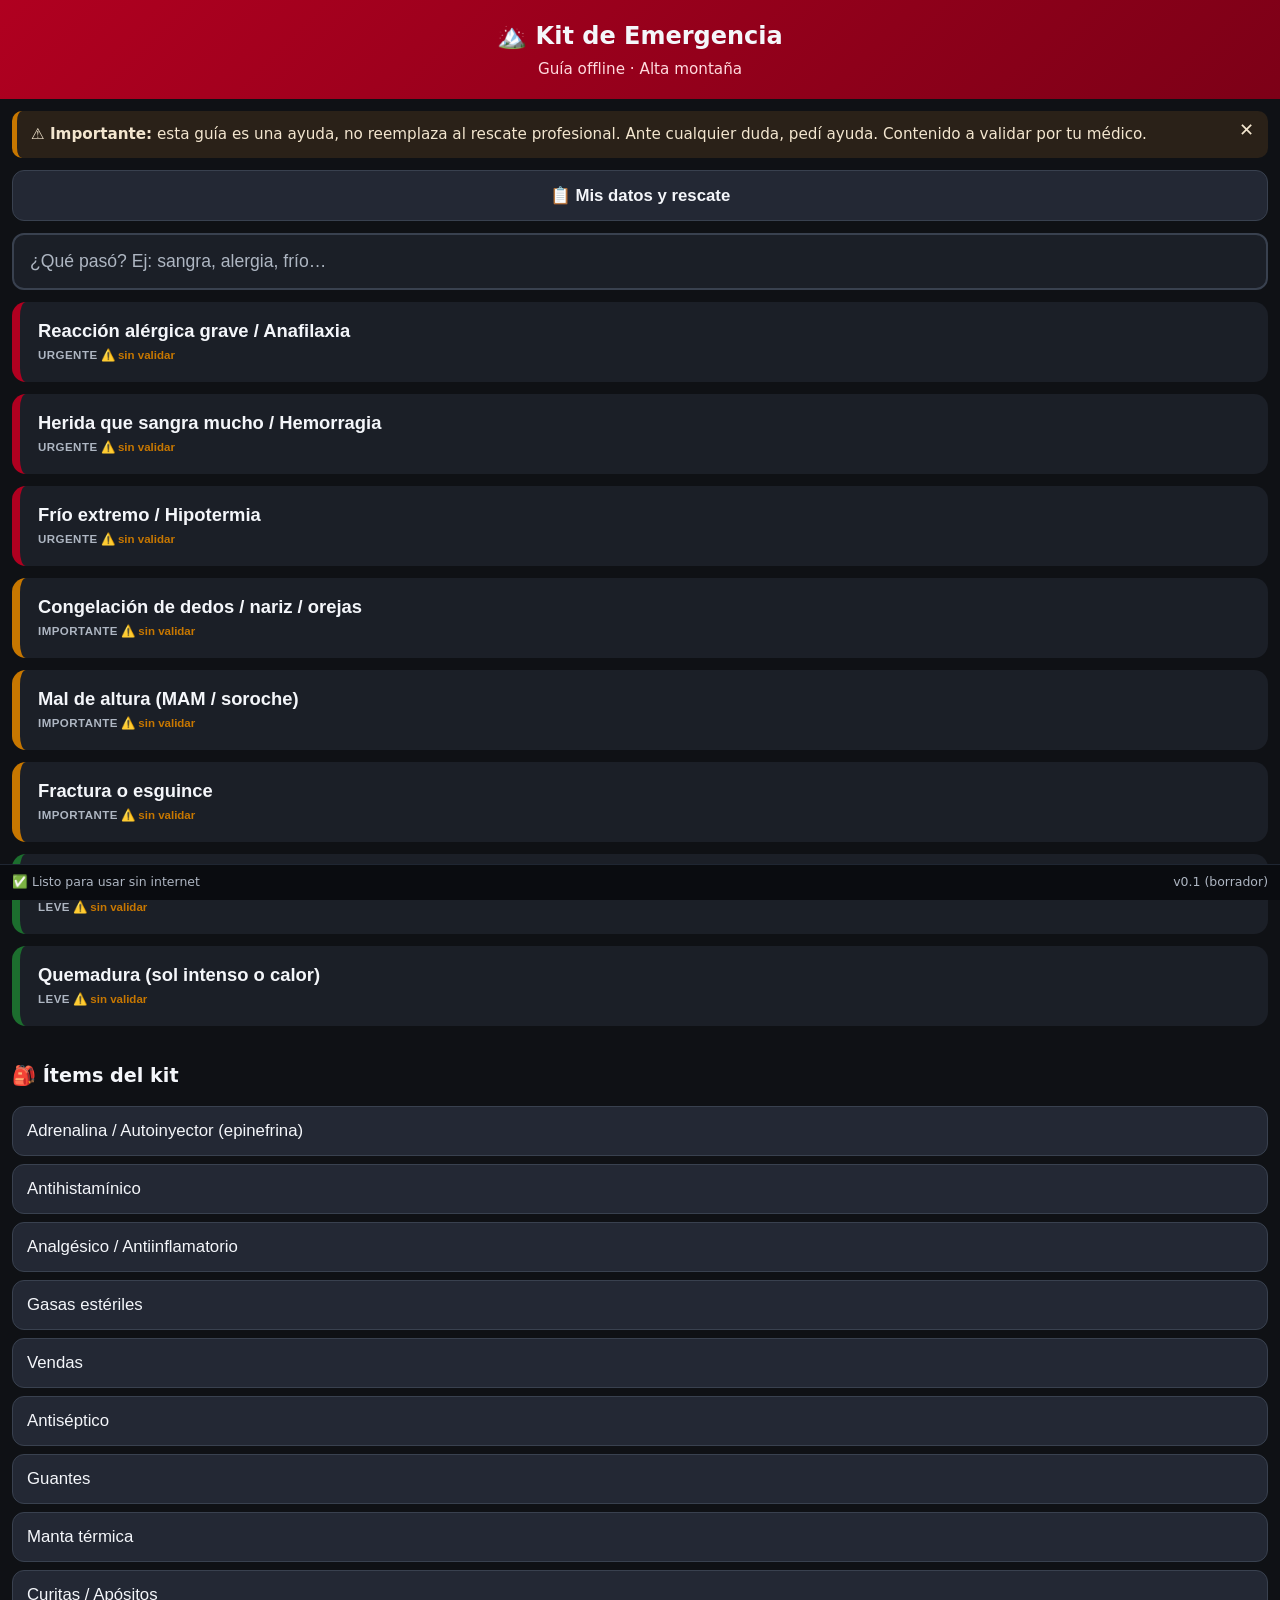
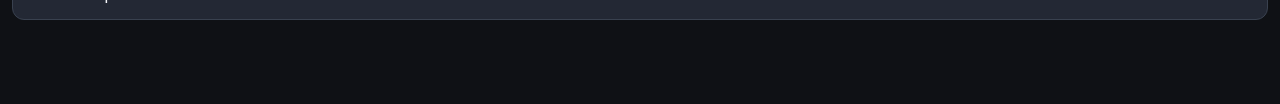
==== kit-emergencia/index.html @ fb070ab2 "Agregar app offline de kit de emergencia para alta montaña Guía offline (PWA) que ayuda a usar un bo" ====
<!DOCTYPE html>
<html lang="es">
<head>
  <meta charset="UTF-8" />
  <meta name="viewport" content="width=device-width, initial-scale=1.0, viewport-fit=cover" />
  <meta name="theme-color" content="#b00020" />
  <title>Kit de Emergencia · Alta Montaña</title>
  <link rel="manifest" href="manifest.json" />
  <link rel="stylesheet" href="styles.css" />
  <link rel="apple-touch-icon" href="icono.png" />
</head>
<body>
  <header>
    <h1>🏔️ Kit de Emergencia</h1>
    <p class="sub">Guía offline · Alta montaña</p>
  </header>

  <!-- Aviso de seguridad -->
  <div id="aviso" class="aviso">
    <strong>⚠️ Importante:</strong> esta guía es una ayuda, no reemplaza al rescate
    profesional. Ante cualquier duda, pedí ayuda. Contenido a validar por tu médico.
    <button id="cerrarAviso" aria-label="Cerrar aviso">✕</button>
  </div>

  <!-- Botón pánico / datos rápidos -->
  <button id="btnDatos" class="datos-rapidos">📋 Mis datos y rescate</button>

  <!-- Buscador -->
  <div class="buscador">
    <input id="busqueda" type="search" inputmode="search"
           placeholder="¿Qué pasó? Ej: sangra, alergia, frío…"
           autocomplete="off" />
  </div>

  <!-- Lista de escenarios (botones grandes) -->
  <main id="lista" class="lista"></main>

  <!-- Glosario de ítems -->
  <section class="seccion-items">
    <h2>🎒 Ítems del kit</h2>
    <div id="listaItems" class="items"></div>
  </section>

  <!-- Detalle (se abre como pantalla completa) -->
  <div id="detalle" class="detalle oculto" role="dialog" aria-modal="true">
    <button id="volver" class="volver">← Volver</button>
    <div id="detalleContenido"></div>
  </div>

  <footer>
    <span id="estadoOffline">Comprobando modo offline…</span>
    <span id="versionApp"></span>
  </footer>

  <script src="datos.js"></script>
  <script src="app.js"></script>
</body>
</html>
---- kit-emergencia/styles.css ----
/* Kit de Emergencia - estilos pensados para usar con frío, guantes y apuro:
   tipografía grande, mucho contraste, botones amplios. */

:root {
  --rojo: #b00020;
  --rojo-osc: #7d0017;
  --alta: #b00020;
  --media: #c77700;
  --baja: #1c6e2e;
  --fondo: #0f1115;
  --tarjeta: #1b1f27;
  --tarjeta2: #232834;
  --texto: #f4f6fa;
  --texto-tenue: #aeb6c2;
}

* { box-sizing: border-box; }

body {
  margin: 0;
  font-family: system-ui, -apple-system, "Segoe UI", Roboto, sans-serif;
  background: var(--fondo);
  color: var(--texto);
  font-size: 18px;
  line-height: 1.5;
  padding-bottom: 60px;
  -webkit-text-size-adjust: 100%;
}

header {
  background: linear-gradient(135deg, var(--rojo), var(--rojo-osc));
  padding: 18px 16px calc(18px + env(safe-area-inset-top, 0px));
  padding-top: calc(18px + env(safe-area-inset-top, 0px));
  text-align: center;
}
header h1 { margin: 0; font-size: 1.5rem; }
header .sub { margin: 4px 0 0; color: #ffd9de; font-size: .95rem; }

.aviso {
  background: #2a2118;
  border-left: 5px solid var(--media);
  margin: 12px;
  padding: 12px 40px 12px 14px;
  border-radius: 10px;
  font-size: .95rem;
  position: relative;
  color: #f3e6cf;
}
.aviso button {
  position: absolute; top: 8px; right: 8px;
  background: none; border: none; color: #f3e6cf;
  font-size: 1.1rem; cursor: pointer;
}

.datos-rapidos {
  display: block;
  width: calc(100% - 24px);
  margin: 12px;
  padding: 14px;
  font-size: 1.05rem;
  font-weight: 700;
  color: var(--texto);
  background: var(--tarjeta2);
  border: 1px solid #39414f;
  border-radius: 12px;
  cursor: pointer;
}

.buscador { padding: 0 12px; }
.buscador input {
  width: 100%;
  padding: 16px;
  font-size: 1.1rem;
  border-radius: 12px;
  border: 2px solid #39414f;
  background: var(--tarjeta);
  color: var(--texto);
}
.buscador input::placeholder { color: var(--texto-tenue); }

.lista { padding: 12px; display: grid; gap: 12px; }

.tarjeta {
  display: block;
  width: 100%;
  text-align: left;
  padding: 18px;
  border: none;
  border-radius: 14px;
  background: var(--tarjeta);
  color: var(--texto);
  font-size: 1.15rem;
  font-weight: 600;
  cursor: pointer;
  border-left: 8px solid var(--baja);
}
.tarjeta.alta { border-left-color: var(--alta); }
.tarjeta.media { border-left-color: var(--media); }
.tarjeta.baja { border-left-color: var(--baja); }
.tarjeta .etiqueta {
  display: inline-block;
  font-size: .72rem;
  font-weight: 700;
  text-transform: uppercase;
  letter-spacing: .04em;
  margin-top: 6px;
  color: var(--texto-tenue);
}
.tarjeta.sinvalidar::after {
  content: " ⚠️ sin validar";
  font-size: .72rem; color: var(--media); font-weight: 700;
}

.seccion-items { padding: 8px 12px 24px; }
.seccion-items h2 { font-size: 1.2rem; }
.items { display: grid; gap: 8px; }
.item-btn {
  text-align: left; width: 100%;
  padding: 14px; border-radius: 12px;
  background: var(--tarjeta2); color: var(--texto);
  border: 1px solid #39414f; font-size: 1.05rem; cursor: pointer;
}

/* Detalle a pantalla completa */
.detalle {
  position: fixed; inset: 0;
  background: var(--fondo);
  overflow-y: auto;
  padding: 16px 16px 40px;
  padding-top: calc(16px + env(safe-area-inset-top, 0px));
  z-index: 50;
}
.detalle.oculto { display: none; }
.volver {
  background: var(--tarjeta2); color: var(--texto);
  border: 1px solid #39414f; border-radius: 10px;
  padding: 12px 16px; font-size: 1rem; cursor: pointer; margin-bottom: 16px;
}
.detalle h2 { font-size: 1.4rem; margin-top: 0; }

.banner-gravedad {
  padding: 10px 14px; border-radius: 10px; font-weight: 700;
  margin: 8px 0 18px;
}
.banner-gravedad.alta { background: var(--alta); }
.banner-gravedad.media { background: var(--media); }
.banner-gravedad.baja { background: var(--baja); }

.pasos { counter-reset: paso; list-style: none; padding: 0; margin: 0; }
.pasos li {
  position: relative;
  background: var(--tarjeta);
  border-radius: 12px;
  padding: 14px 14px 14px 54px;
  margin-bottom: 10px;
}
.pasos li::before {
  counter-increment: paso;
  content: counter(paso);
  position: absolute; left: 12px; top: 12px;
  width: 30px; height: 30px; border-radius: 50%;
  background: var(--rojo); color: #fff;
  display: flex; align-items: center; justify-content: center;
  font-weight: 700;
}

.bloque {
  background: var(--tarjeta2); border-radius: 12px;
  padding: 14px; margin: 16px 0;
}
.bloque h3 { margin: 0 0 6px; font-size: 1rem; color: var(--texto-tenue); text-transform: uppercase; letter-spacing: .04em; }
.bajar { border: 2px solid var(--alta); }
.bajar h3 { color: #ff8a9b; }

.chips { display: flex; flex-wrap: wrap; gap: 8px; margin-top: 6px; }
.chip {
  background: #2e3543; padding: 6px 12px; border-radius: 999px;
  font-size: .9rem; border: 1px solid #39414f; cursor: pointer; color: var(--texto);
}

.alerta-validar {
  background: #2a2118; border-left: 5px solid var(--media);
  padding: 10px 12px; border-radius: 8px; margin: 14px 0;
  font-size: .9rem; color: #f3e6cf;
}

.vacio { text-align: center; color: var(--texto-tenue); padding: 30px 12px; }

footer {
  position: fixed; bottom: 0; left: 0; right: 0;
  background: #0a0c10; color: var(--texto-tenue);
  font-size: .78rem; padding: 8px 12px;
  display: flex; justify-content: space-between;
  border-top: 1px solid #1f2632;
}

dl.datos { margin: 0; }
dl.datos dt { color: var(--texto-tenue); font-size: .8rem; text-transform: uppercase; letter-spacing: .04em; margin-top: 12px; }
dl.datos dd { margin: 2px 0 0; font-size: 1.1rem; font-weight: 600; }
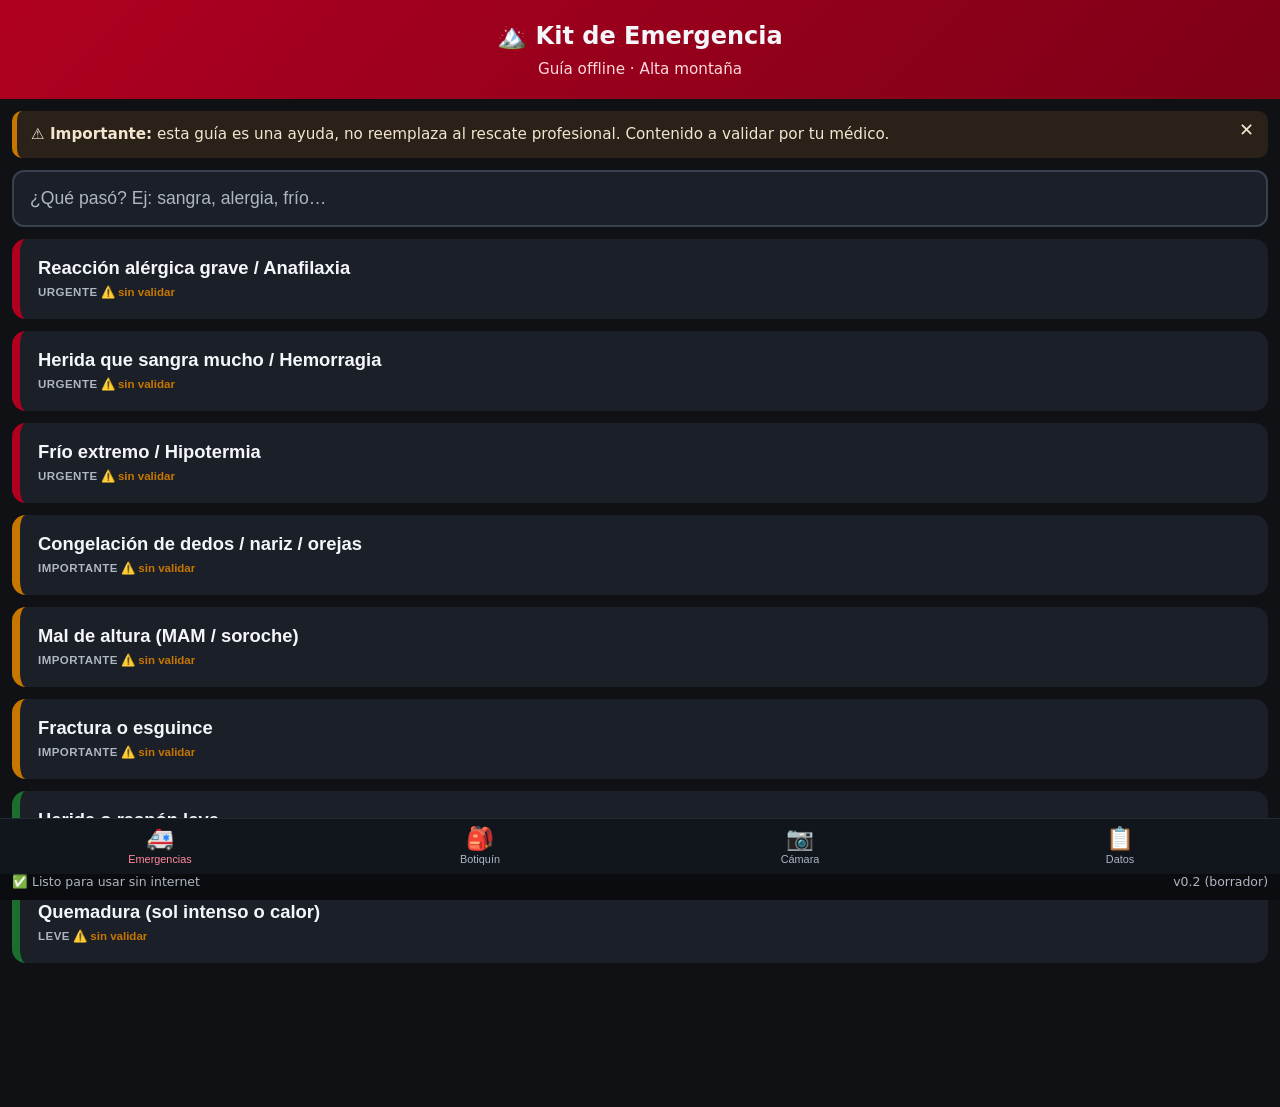
==== commit f528c5c2: "Botiquín como base de datos editable + Excel offline + cámara Convierte el kit en una base de datos " ====
--- a/kit-emergencia/index.html
+++ b/kit-emergencia/index.html
@@ -15,44 +15,90 @@
     <p class="sub">Guía offline · Alta montaña</p>
   </header>
 
-  <!-- Aviso de seguridad -->
   <div id="aviso" class="aviso">
     <strong>⚠️ Importante:</strong> esta guía es una ayuda, no reemplaza al rescate
-    profesional. Ante cualquier duda, pedí ayuda. Contenido a validar por tu médico.
+    profesional. Contenido a validar por tu médico.
     <button id="cerrarAviso" aria-label="Cerrar aviso">✕</button>
   </div>
 
-  <!-- Botón pánico / datos rápidos -->
-  <button id="btnDatos" class="datos-rapidos">📋 Mis datos y rescate</button>
-
-  <!-- Buscador -->
-  <div class="buscador">
-    <input id="busqueda" type="search" inputmode="search"
-           placeholder="¿Qué pasó? Ej: sangra, alergia, frío…"
-           autocomplete="off" />
-  </div>
-
-  <!-- Lista de escenarios (botones grandes) -->
-  <main id="lista" class="lista"></main>
-
-  <!-- Glosario de ítems -->
-  <section class="seccion-items">
-    <h2>🎒 Ítems del kit</h2>
-    <div id="listaItems" class="items"></div>
+  <!-- ===================== SECCIÓN: EMERGENCIAS ===================== -->
+  <section id="sec-emergencias" class="seccion">
+    <div class="buscador">
+      <input id="busqueda" type="search" inputmode="search"
+             placeholder="¿Qué pasó? Ej: sangra, alergia, frío…" autocomplete="off" />
+    </div>
+    <main id="lista" class="lista"></main>
   </section>
 
-  <!-- Detalle (se abre como pantalla completa) -->
-  <div id="detalle" class="detalle oculto" role="dialog" aria-modal="true">
+  <!-- ===================== SECCIÓN: BOTIQUÍN (tabla) ===================== -->
+  <section id="sec-botiquin" class="seccion oculta">
+    <div class="barra-botiquin">
+      <input id="busquedaBot" type="search" placeholder="Buscar objeto/medicamento…" autocomplete="off" />
+      <div class="acciones-bot">
+        <button id="btnAgregar" class="btn">➕ Agregar</button>
+        <button id="btnExportar" class="btn">⬇️ Excel</button>
+        <button id="btnImportar" class="btn">⬆️ Importar</button>
+        <input id="fileImport" type="file" accept=".xlsx,.csv" hidden />
+      </div>
+    </div>
+    <p class="hint-bot">Tocá un ítem para ver el detalle o editarlo. El Excel se guarda en tu teléfono (carpeta de descargas / My Files).</p>
+    <div id="listaBotiquin" class="botiquin-lista"></div>
+  </section>
+
+  <!-- ===================== SECCIÓN: CÁMARA ===================== -->
+  <section id="sec-camara" class="seccion oculta">
+    <h2 class="tit-sec">📷 Identificar por foto</h2>
+    <p class="hint-bot" id="estadoCamara">Sacá una foto del medicamento/objeto y la app te dice qué es y qué hacer.</p>
+    <div class="camara-wrap">
+      <video id="video" playsinline autoplay muted class="oculta"></video>
+      <canvas id="canvas" class="oculta"></canvas>
+      <img id="fotoPrevia" class="oculta" alt="foto" />
+    </div>
+    <div class="acciones-bot acciones-camara">
+      <button id="btnAbrirCam" class="btn btn-grande">📷 Abrir cámara</button>
+      <button id="btnCapturar" class="btn btn-grande oculta">📸 Capturar</button>
+      <input id="fileFoto" type="file" accept="image/*" capture="environment" hidden />
+      <button id="btnGaleria" class="btn">🖼️ Elegir foto</button>
+    </div>
+    <div id="resultadoFoto" class="resultado-foto"></div>
+    <details class="config-nube">
+      <summary>⚙️ Configurar análisis con IA en la nube (cuando hay señal)</summary>
+      <p class="hint-bot">La cámara funciona offline leyendo la etiqueta cuando es posible. Si tenés señal y pegás aquí una clave de API de Claude, además puede analizar la foto con IA. La clave se guarda solo en tu teléfono.</p>
+      <input id="apiKey" type="password" placeholder="Clave de API (opcional)" autocomplete="off" />
+      <button id="btnGuardarKey" class="btn">Guardar clave</button>
+      <span id="estadoKey" class="estado-key"></span>
+    </details>
+  </section>
+
+  <!-- ===================== SECCIÓN: DATOS ===================== -->
+  <section id="sec-datos" class="seccion oculta">
+    <h2 class="tit-sec">📋 Mis datos y rescate</h2>
+    <div id="datosContenido"></div>
+  </section>
+
+  <!-- ===================== DETALLE (modal) ===================== -->
+  <div id="detalle" class="detalle oculta" role="dialog" aria-modal="true">
     <button id="volver" class="volver">← Volver</button>
     <div id="detalleContenido"></div>
   </div>
+
+  <!-- ===================== NAV INFERIOR ===================== -->
+  <nav class="navbar">
+    <button class="nav-btn activo" data-sec="emergencias">🚑<span>Emergencias</span></button>
+    <button class="nav-btn" data-sec="botiquin">🎒<span>Botiquín</span></button>
+    <button class="nav-btn" data-sec="camara">📷<span>Cámara</span></button>
+    <button class="nav-btn" data-sec="datos">📋<span>Datos</span></button>
+  </nav>
 
   <footer>
     <span id="estadoOffline">Comprobando modo offline…</span>
     <span id="versionApp"></span>
   </footer>
 
+  <script src="xlsx-mini.js"></script>
   <script src="datos.js"></script>
+  <script src="botiquin.js"></script>
+  <script src="camara.js"></script>
   <script src="app.js"></script>
 </body>
 </html>
--- a/kit-emergencia/styles.css
+++ b/kit-emergencia/styles.css
@@ -194,6 +194,82 @@
   border-top: 1px solid #1f2632;
 }
 
-dl.datos { margin: 0; }
+dl.datos { margin: 0; padding: 0 12px; }
 dl.datos dt { color: var(--texto-tenue); font-size: .8rem; text-transform: uppercase; letter-spacing: .04em; margin-top: 12px; }
 dl.datos dd { margin: 2px 0 0; font-size: 1.1rem; font-weight: 600; }
+
+/* ===== Secciones y nav inferior ===== */
+.oculta { display: none !important; }
+body { padding-bottom: 132px; }
+.seccion { min-height: 40vh; }
+.tit-sec { padding: 12px 14px 0; font-size: 1.25rem; }
+
+.navbar {
+  position: fixed; bottom: 26px; left: 0; right: 0;
+  display: flex; background: #11151c; border-top: 1px solid #232a36;
+  padding-bottom: env(safe-area-inset-bottom, 0px); z-index: 40;
+}
+.nav-btn {
+  flex: 1; background: none; border: none; color: var(--texto-tenue);
+  padding: 8px 2px; font-size: 1.4rem; cursor: pointer; line-height: 1.1;
+}
+.nav-btn span { display: block; font-size: .68rem; margin-top: 2px; }
+.nav-btn.activo { color: #ff8a9b; }
+
+/* ===== Botones genéricos ===== */
+.btn {
+  background: var(--tarjeta2); color: var(--texto); border: 1px solid #39414f;
+  border-radius: 10px; padding: 10px 14px; font-size: .95rem; font-weight: 600; cursor: pointer;
+}
+.btn-grande { padding: 14px 18px; font-size: 1.05rem; }
+.btn-ok { background: #1c6e2e; border-color: #2a8f40; }
+.btn-peligro { background: #7d0017; border-color: #b00020; }
+
+/* ===== Botiquín ===== */
+.barra-botiquin { padding: 12px; display: grid; gap: 10px; }
+.barra-botiquin input[type="search"] {
+  width: 100%; padding: 14px; font-size: 1.05rem; border-radius: 12px;
+  border: 2px solid #39414f; background: var(--tarjeta); color: var(--texto);
+}
+.acciones-bot { display: flex; flex-wrap: wrap; gap: 8px; }
+.hint-bot { padding: 0 14px; color: var(--texto-tenue); font-size: .85rem; }
+.botiquin-lista { display: grid; gap: 10px; padding: 12px; }
+.bot-card {
+  text-align: left; width: 100%; background: var(--tarjeta); color: var(--texto);
+  border: none; border-left: 6px solid #1c6e2e; border-radius: 12px; padding: 14px; cursor: pointer;
+}
+.bot-card.sinvalidar { border-left-color: var(--media); }
+.bot-nombre { font-size: 1.1rem; font-weight: 700; }
+.bot-meta { margin-top: 6px; display: flex; gap: 8px; align-items: center; flex-wrap: wrap; }
+.chip-via {
+  background: #2e3543; border: 1px solid #39414f; border-radius: 999px;
+  padding: 2px 10px; font-size: .8rem; text-transform: uppercase; letter-spacing: .03em;
+}
+.bot-dosis { color: var(--texto-tenue); font-size: .9rem; }
+
+/* ===== Edición ===== */
+.campo-edit { margin: 12px 0; }
+.campo-edit label { display: block; font-size: .8rem; color: var(--texto-tenue); margin-bottom: 4px; }
+.campo-edit input, .campo-edit textarea {
+  width: 100%; padding: 12px; border-radius: 10px; border: 1px solid #39414f;
+  background: var(--tarjeta); color: var(--texto); font-size: 1rem; font-family: inherit;
+}
+.check-validado { display: flex; align-items: center; gap: 8px; margin: 12px 0; font-size: 1rem; }
+.check-validado input { width: 22px; height: 22px; }
+.acciones-detalle { display: flex; gap: 10px; margin-top: 18px; flex-wrap: wrap; }
+
+/* ===== Cámara ===== */
+.camara-wrap { padding: 12px; }
+.camara-wrap video, .camara-wrap img, .camara-wrap canvas {
+  width: 100%; max-height: 50vh; object-fit: contain; border-radius: 12px; background: #000;
+}
+.acciones-camara { padding: 0 12px 12px; }
+.resultado-foto { padding: 0 12px; }
+.cargando { color: var(--texto-tenue); }
+.bloque-nube { background: var(--tarjeta); border-radius: 12px; padding: 14px; margin: 8px 0; }
+.badge-ia, .texto-ia { font-size: 1rem; }
+.badge-ia { display: inline-block; background: #2e3543; border-radius: 999px; padding: 3px 12px; font-size: .8rem; margin-bottom: 8px; }
+.config-nube { margin: 16px 12px; background: var(--tarjeta2); border-radius: 12px; padding: 12px; }
+.config-nube summary { cursor: pointer; font-weight: 600; }
+.config-nube input { width: 100%; margin: 10px 0; padding: 12px; border-radius: 10px; border: 1px solid #39414f; background: var(--tarjeta); color: var(--texto); }
+.estado-key { margin-left: 8px; font-size: .85rem; color: var(--baja); }
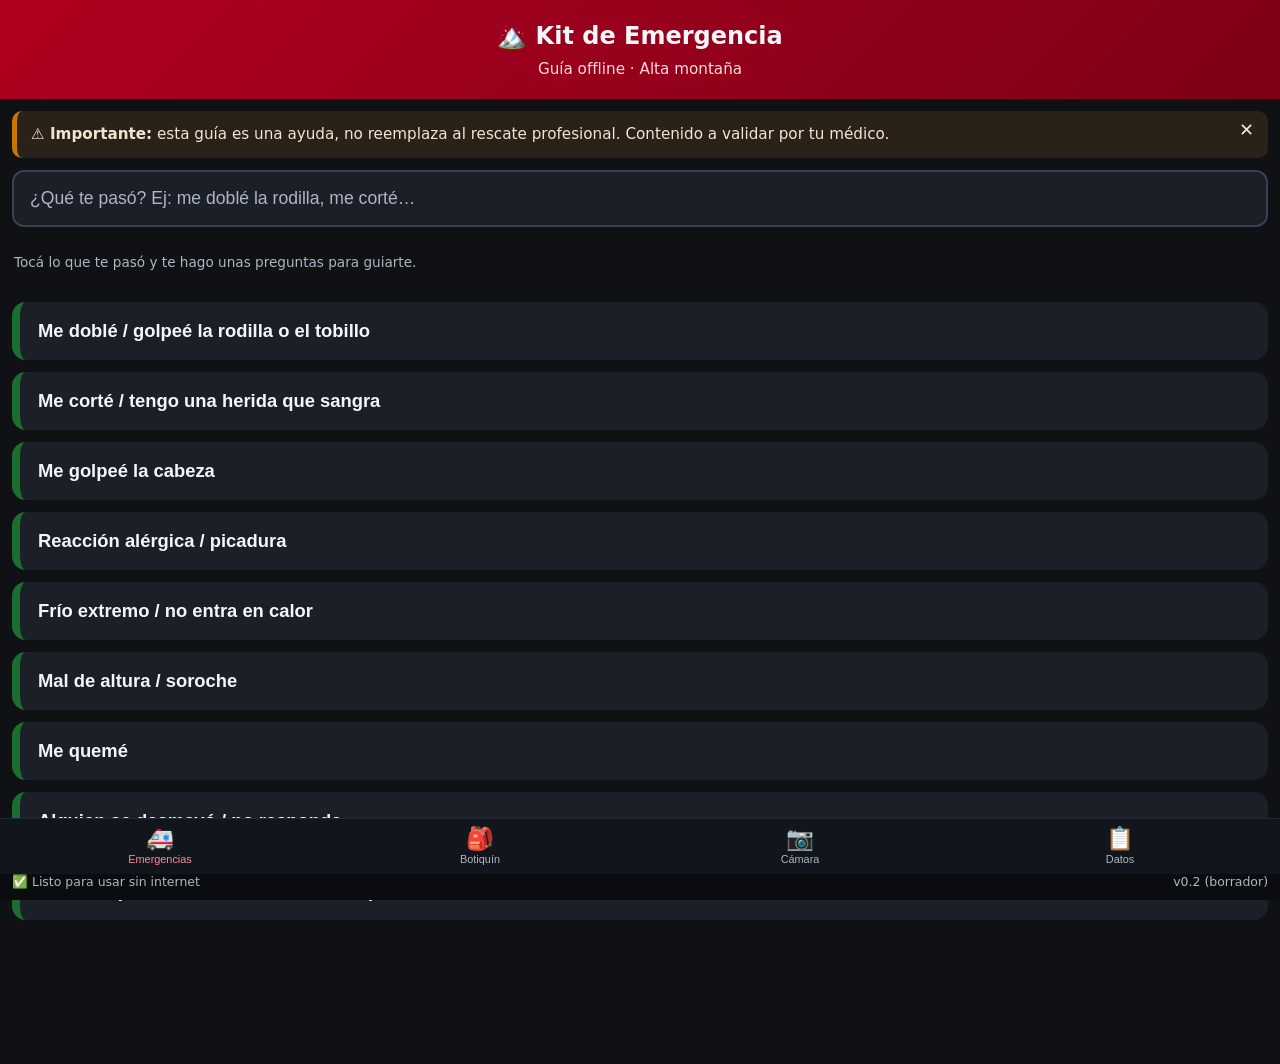
==== commit 9ed9f088: "Asistente de primeros auxilios que pregunta (triage offline) Ahora en Emergencias escribís qué te pa" ====
--- a/kit-emergencia/index.html
+++ b/kit-emergencia/index.html
@@ -25,15 +25,18 @@
   <section id="sec-emergencias" class="seccion">
     <div class="buscador">
       <input id="busqueda" type="search" inputmode="search"
-             placeholder="¿Qué pasó? Ej: sangra, alergia, frío…" autocomplete="off" />
+             placeholder="¿Qué te pasó? Ej: me doblé la rodilla, me corté…"
+             autocomplete="off" autocapitalize="off" autocorrect="off" />
     </div>
     <main id="lista" class="lista"></main>
   </section>
 
-  <!-- ===================== SECCIÓN: BOTIQUÍN (tabla) ===================== -->
+  <!-- ===================== SECCIÓN: BOTIQUÍN (tabla + chat) ===================== -->
   <section id="sec-botiquin" class="seccion oculta">
     <div class="barra-botiquin">
-      <input id="busquedaBot" type="search" placeholder="Buscar objeto/medicamento…" autocomplete="off" />
+      <input id="busquedaBot" type="search"
+             placeholder="Escribí el medicamento (aunque sea mal)…" autocomplete="off"
+             autocapitalize="off" autocorrect="off" />
       <div class="acciones-bot">
         <button id="btnAgregar" class="btn">➕ Agregar</button>
         <button id="btnExportar" class="btn">⬇️ Excel</button>
@@ -41,7 +44,8 @@
         <input id="fileImport" type="file" accept=".xlsx,.csv" hidden />
       </div>
     </div>
-    <p class="hint-bot">Tocá un ítem para ver el detalle o editarlo. El Excel se guarda en tu teléfono (carpeta de descargas / My Files).</p>
+    <div id="chatRespuesta" class="chat-respuesta"></div>
+    <p class="hint-bot">Escribí el nombre y te contesto. Entiende errores de tipeo. Tocá un ítem para el detalle.</p>
     <div id="listaBotiquin" class="botiquin-lista"></div>
   </section>
 
@@ -96,7 +100,9 @@
   </footer>
 
   <script src="xlsx-mini.js"></script>
+  <script src="fuzzy.js"></script>
   <script src="datos.js"></script>
+  <script src="triage.js"></script>
   <script src="botiquin.js"></script>
   <script src="camara.js"></script>
   <script src="app.js"></script>
--- a/kit-emergencia/styles.css
+++ b/kit-emergencia/styles.css
@@ -233,6 +233,32 @@
 }
 .acciones-bot { display: flex; flex-wrap: wrap; gap: 8px; }
 .hint-bot { padding: 0 14px; color: var(--texto-tenue); font-size: .85rem; }
+/* Asistente de primeros auxilios (triage) */
+.triage-card { font-weight: 600; }
+.triage-barra { display: flex; gap: 8px; padding: 4px 0 10px; }
+.triage-titulo { font-size: 1.15rem; font-weight: 700; margin: 2px 0 10px; }
+.triage-pregunta {
+  background: #14202b; border: 1px solid #244; border-left: 5px solid #c77700;
+  border-radius: 12px; padding: 16px;
+}
+.q-texto { font-size: 1.2rem; font-weight: 600; line-height: 1.4; margin-bottom: 14px; }
+.triage-ops { display: grid; gap: 10px; }
+.triage-op { padding: 16px; font-size: 1.1rem; text-align: left; background: var(--tarjeta2); }
+.triage-resultado { margin-top: 4px; }
+.triage-resultado h2 { font-size: 1.3rem; margin: 8px 0; }
+
+/* Chat conversacional */
+.chat-respuesta { padding: 0 12px; }
+.burbuja {
+  background: #14202b; border: 1px solid #244; border-left: 5px solid #2a8f40;
+  border-radius: 12px; padding: 14px; margin: 4px 0 10px; font-size: 1.05rem; line-height: 1.5;
+}
+.chat-info { margin: 8px 0; }
+.chat-info div { margin: 4px 0; }
+.chat-ops { display: flex; flex-wrap: wrap; gap: 8px; margin-top: 10px; }
+.chat-op { margin-top: 8px; background: #1c6e2e; border-color: #2a8f40; }
+.mini-aviso { font-size: .75rem; color: var(--media); font-weight: 700; }
+
 .botiquin-lista { display: grid; gap: 10px; padding: 12px; }
 .bot-card {
   text-align: left; width: 100%; background: var(--tarjeta); color: var(--texto);
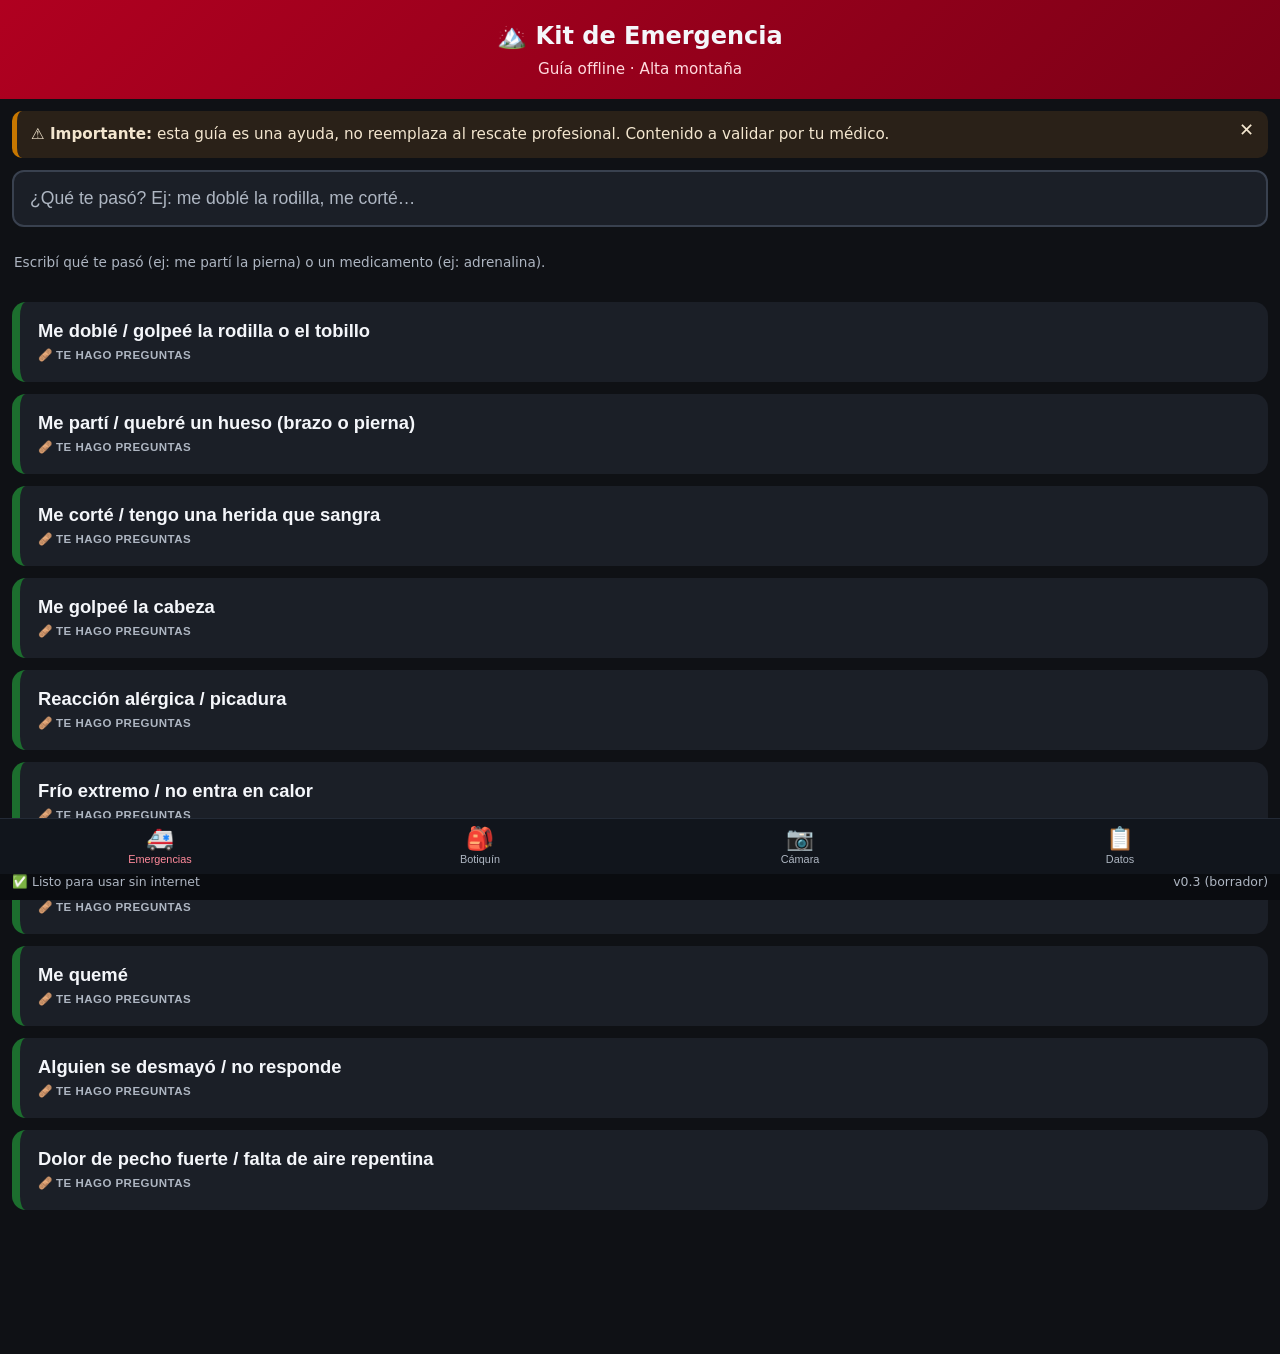
==== commit 8f7947cb: "Botiquín completo + dosis por peso + asistente potente (situaciones e ítems) - Botiquín de alta mont" ====
--- a/kit-emergencia/index.html
+++ b/kit-emergencia/index.html
@@ -102,6 +102,7 @@
   <script src="xlsx-mini.js"></script>
   <script src="fuzzy.js"></script>
   <script src="datos.js"></script>
+  <script src="paciente.js"></script>
   <script src="triage.js"></script>
   <script src="botiquin.js"></script>
   <script src="camara.js"></script>
--- a/kit-emergencia/styles.css
+++ b/kit-emergencia/styles.css
@@ -247,6 +247,10 @@
 .triage-resultado { margin-top: 4px; }
 .triage-resultado h2 { font-size: 1.3rem; margin: 8px 0; }
 
+.dosis-calc { border: 2px solid #2a8f40; }
+.dosis-calc h3 { color: #7fe0a0; }
+.item-tag { border-left: 8px solid #2a8f40 !important; }
+
 /* Chat conversacional */
 .chat-respuesta { padding: 0 12px; }
 .burbuja {
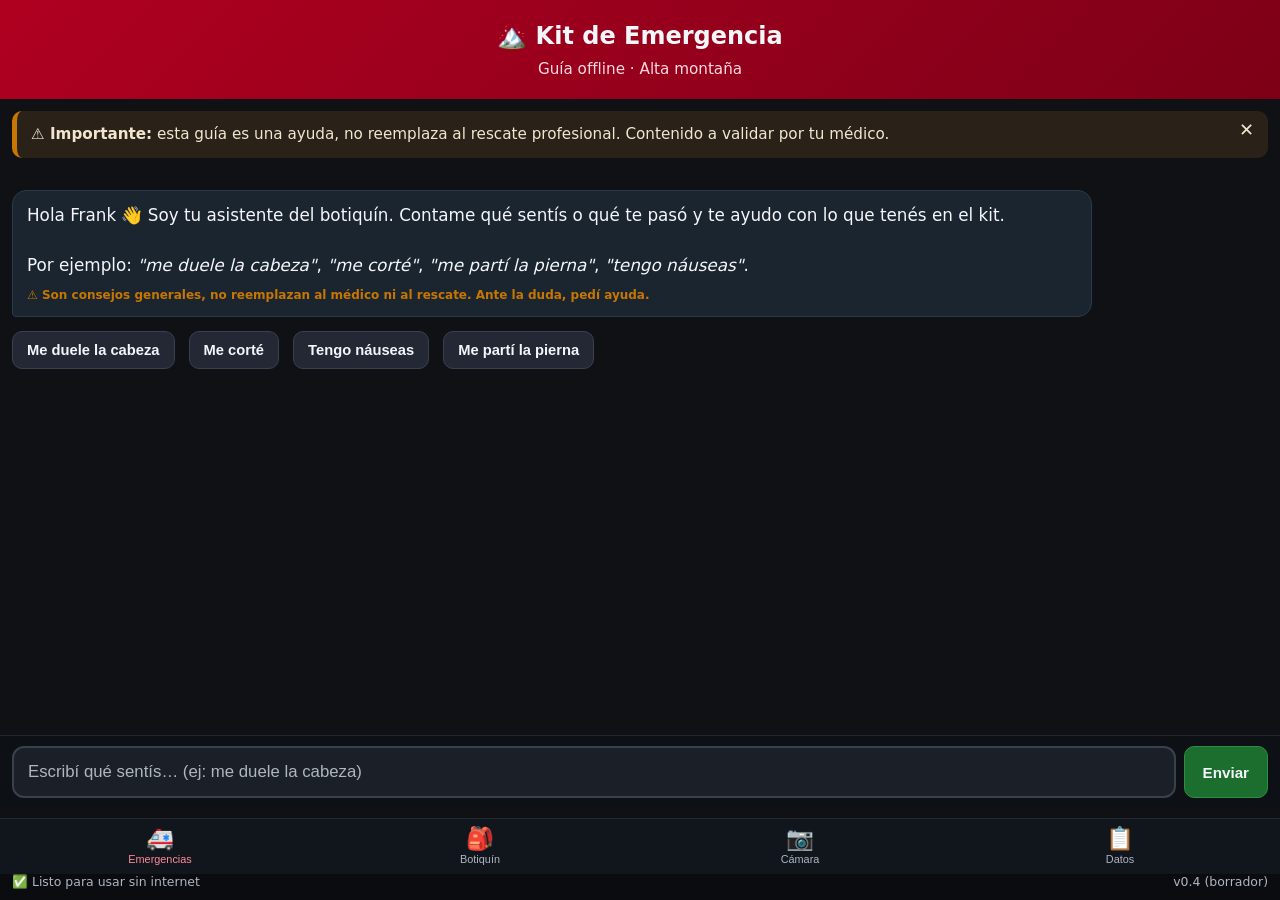
==== commit 4fd751c2: "Asistente conversacional offline (chat) que sugiere del botiquín por peso Convierte Emergencias en u" ====
--- a/kit-emergencia/index.html
+++ b/kit-emergencia/index.html
@@ -23,12 +23,13 @@
 
   <!-- ===================== SECCIÓN: EMERGENCIAS ===================== -->
   <section id="sec-emergencias" class="seccion">
-    <div class="buscador">
+    <main id="lista" class="lista chat-area"></main>
+    <div class="buscador chat-input">
       <input id="busqueda" type="search" inputmode="search"
-             placeholder="¿Qué te pasó? Ej: me doblé la rodilla, me corté…"
+             placeholder="Escribí qué sentís… (ej: me duele la cabeza)"
              autocomplete="off" autocapitalize="off" autocorrect="off" />
+      <button id="btnEnviar" class="btn">Enviar</button>
     </div>
-    <main id="lista" class="lista"></main>
   </section>
 
   <!-- ===================== SECCIÓN: BOTIQUÍN (tabla + chat) ===================== -->
@@ -103,8 +104,8 @@
   <script src="fuzzy.js"></script>
   <script src="datos.js"></script>
   <script src="paciente.js"></script>
-  <script src="triage.js"></script>
   <script src="botiquin.js"></script>
+  <script src="chat.js"></script>
   <script src="camara.js"></script>
   <script src="app.js"></script>
 </body>
--- a/kit-emergencia/styles.css
+++ b/kit-emergencia/styles.css
@@ -233,6 +233,37 @@
 }
 .acciones-bot { display: flex; flex-wrap: wrap; gap: 8px; }
 .hint-bot { padding: 0 14px; color: var(--texto-tenue); font-size: .85rem; }
+/* ===== Chat conversacional (Emergencias) ===== */
+.chat-area { padding: 12px 12px 175px; display: block; }
+.msg {
+  max-width: 86%; padding: 12px 14px; border-radius: 14px; margin: 8px 0;
+  font-size: 1.05rem; line-height: 1.5; white-space: normal; word-wrap: break-word;
+}
+.msg-bot { background: #1b2530; border: 1px solid #2a3a48; border-bottom-left-radius: 4px; margin-right: auto; }
+.msg-user { background: #1c5b3a; border-bottom-right-radius: 4px; margin-left: auto; }
+.msg b { color: #fff; }
+.pasos-chat { margin: 6px 0 4px; padding-left: 22px; }
+.pasos-chat li { margin: 4px 0; }
+.chat-alarma {
+  background: #2a1518; border: 1px solid #b00020; border-radius: 10px;
+  padding: 10px 12px; margin-top: 10px; font-size: .95rem;
+}
+.chip-item { background: #1c6e2e; border-color: #2a8f40; margin: 4px 6px 0 0; }
+.chip-dosis { font-size: .8rem; opacity: .9; }
+.chip-sug { background: var(--tarjeta2); border: 1px solid #39414f; margin: 4px 6px 0 0; font-size: .92rem; }
+.sugerencias { margin-top: 6px; }
+
+.chat-input {
+  position: fixed; left: 0; right: 0; bottom: 92px; z-index: 45;
+  background: #0d1014; border-top: 1px solid #1f2632;
+  display: flex; gap: 8px; padding: 10px 12px;
+}
+.chat-input input {
+  flex: 1; padding: 14px; font-size: 1.05rem; border-radius: 12px;
+  border: 2px solid #39414f; background: var(--tarjeta); color: var(--texto);
+}
+.chat-input #btnEnviar { background: #1c6e2e; border-color: #2a8f40; padding: 0 18px; }
+
 /* Asistente de primeros auxilios (triage) */
 .triage-card { font-weight: 600; }
 .triage-barra { display: flex; gap: 8px; padding: 4px 0 10px; }
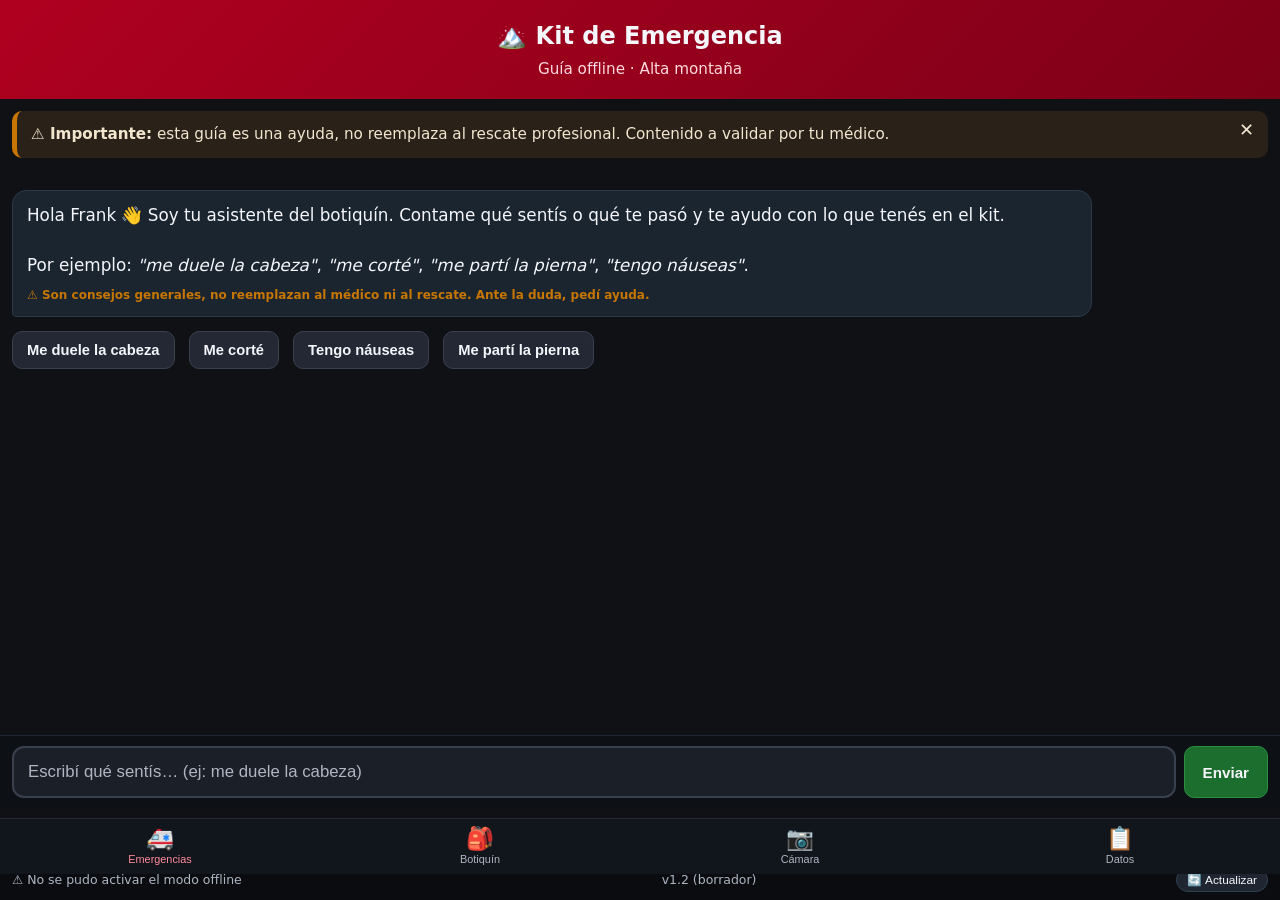
==== commit 1b2d9b99: "v1.2: señales de peligro, inteligencia de altura/nieve y botón de actualizar Inteligencia nueva: - D" ====
--- a/kit-emergencia/index.html
+++ b/kit-emergencia/index.html
@@ -98,6 +98,7 @@
   <footer>
     <span id="estadoOffline">Comprobando modo offline…</span>
     <span id="versionApp"></span>
+    <button id="btnActualizar" title="Buscar la última versión">🔄 Actualizar</button>
   </footer>
 
   <script src="xlsx-mini.js"></script>
--- a/kit-emergencia/styles.css
+++ b/kit-emergencia/styles.css
@@ -190,9 +190,16 @@
   position: fixed; bottom: 0; left: 0; right: 0;
   background: #0a0c10; color: var(--texto-tenue);
   font-size: .78rem; padding: 8px 12px;
-  display: flex; justify-content: space-between;
+  display: flex; justify-content: space-between; align-items: center; gap: 8px;
   border-top: 1px solid #1f2632;
 }
+#btnActualizar {
+  background: #1f2632; color: var(--texto, #e6edf3);
+  border: 1px solid #30404f; border-radius: 999px;
+  font-size: .74rem; padding: 4px 10px; cursor: pointer; white-space: nowrap;
+}
+#btnActualizar:active { background: #2a3543; }
+#btnActualizar:disabled { opacity: .6; }
 
 dl.datos { margin: 0; padding: 0 12px; }
 dl.datos dt { color: var(--texto-tenue); font-size: .8rem; text-transform: uppercase; letter-spacing: .04em; margin-top: 12px; }
